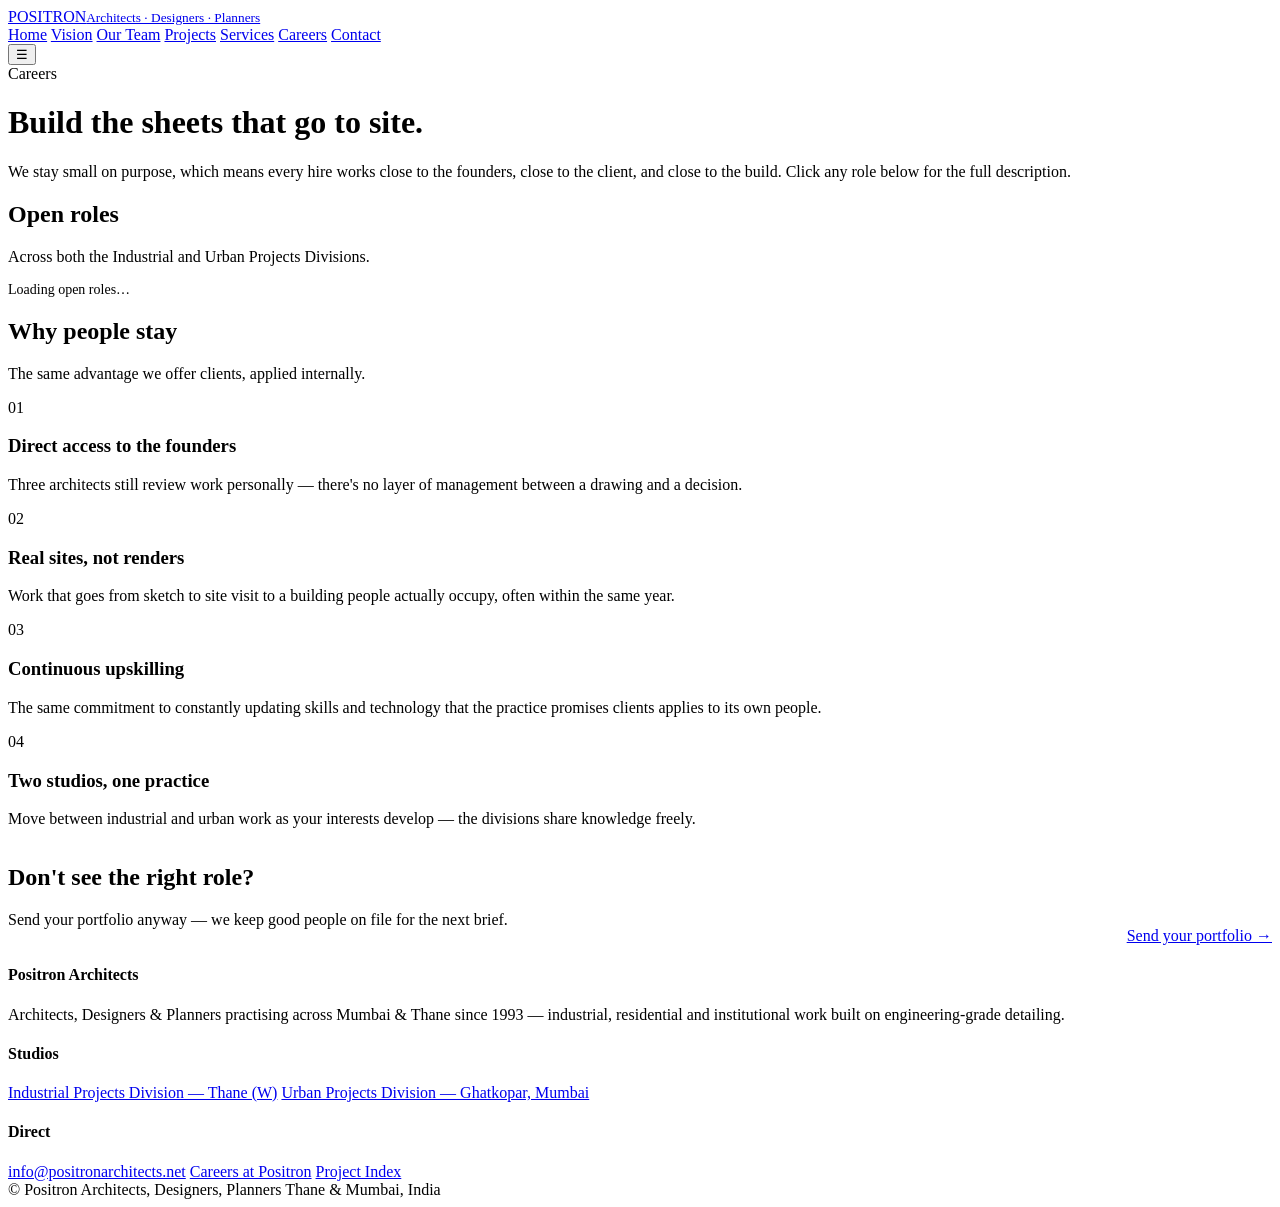
==== careers.html @ 0603a0a4 "Add files via upload" ====
<!DOCTYPE html>
<html lang="en">
<head>
<meta charset="UTF-8">
<meta name="viewport" content="width=device-width, initial-scale=1.0">
<title>Careers — Positron Architects</title>
<meta name="description" content="Open roles at Positron Architects — architects, draughtspersons and site engineers across our Thane and Ghatkopar studios.">
<link rel="preconnect" href="https://fonts.googleapis.com">
<link href="https://fonts.googleapis.com/css2?family=Poppins:wght@500;600;700&family=Inter:wght@400;500;600&family=IBM+Plex+Mono:wght@400;500&display=swap" rel="stylesheet">
<link rel="stylesheet" href="assets/css/style.css">
</head>
<body>

<header class="site">
  <div class="wrap nav">
    <a href="index.html" class="brand">
      <span class="mark" aria-hidden="true"></span>
      <span class="word">POSITRON<small>Architects · Designers · Planners</small></span>
    </a>
    <nav class="links" id="navlinks">
      <a href="index.html">Home</a>
      <a href="vision.html">Vision</a>
      <a href="team.html">Our Team</a>
      <a href="projects.html">Projects</a>
      <a href="services.html">Services</a>
      <a href="careers.html" class="active">Careers</a>
      <a href="contact.html">Contact</a>
    </nav>
    <button class="nav-toggle" aria-label="Toggle navigation" aria-expanded="false">☰</button>
  </div>
</header>

<div class="page-head">
  <div class="wrap">
    <div class="eyebrow">Careers</div>
    <h1>Build the sheets that go to site.</h1>
    <p class="lede">We stay small on purpose, which means every hire works close to the founders, close to the client, and close to the build. Click any role below for the full description.</p>
  </div>
</div>

<section>
  <div class="wrap">
    <div class="section-head">
      <h2>Open roles</h2>
      <p class="desc">Across both the Industrial and Urban Projects Divisions.</p>
    </div>

    <div id="jobs-container" class="job-grid">
      <p style="color:var(--charcoal);font-size:14px;">Loading open roles…</p>
    </div>
  </div>
</section>

<section style="border-top:1px solid var(--line);background:var(--concrete);">
  <div class="wrap">
    <div class="section-head">
      <h2>Why people stay</h2>
      <p class="desc">The same advantage we offer clients, applied internally.</p>
    </div>
    <div class="svc-grid">
      <div class="svc"><span class="sheet-no">01</span><h3>Direct access to the founders</h3><p>Three architects still review work personally — there's no layer of management between a drawing and a decision.</p></div>
      <div class="svc"><span class="sheet-no">02</span><h3>Real sites, not renders</h3><p>Work that goes from sketch to site visit to a building people actually occupy, often within the same year.</p></div>
      <div class="svc"><span class="sheet-no">03</span><h3>Continuous upskilling</h3><p>The same commitment to constantly updating skills and technology that the practice promises clients applies to its own people.</p></div>
      <div class="svc"><span class="sheet-no">04</span><h3>Two studios, one practice</h3><p>Move between industrial and urban work as your interests develop — the divisions share knowledge freely.</p></div>
    </div>
  </div>
</section>

<section class="cta-band">
  <div class="wrap" style="display:flex;justify-content:space-between;align-items:flex-end;gap:30px;flex-wrap:wrap;">
    <div>
      <h2>Don't see the right role?</h2>
      <p>Send your portfolio anyway — we keep good people on file for the next brief.</p>
    </div>
    <a href="contact.html?role=general" class="btn solid">Send your portfolio →</a>
  </div>
</section>

<footer class="site">
  <div class="wrap">
    <div class="foot-grid">
      <div>
        <h4>Positron Architects</h4>
        <p>Architects, Designers &amp; Planners practising across Mumbai &amp; Thane since 1993 — industrial, residential and institutional work built on engineering-grade detailing.</p>
      </div>
      <div>
        <h4>Studios</h4>
        <a href="contact.html">Industrial Projects Division — Thane (W)</a>
        <a href="contact.html">Urban Projects Division — Ghatkopar, Mumbai</a>
      </div>
      <div>
        <h4>Direct</h4>
        <a href="mailto:info@positronarchitects.net">info@positronarchitects.net</a>
        <a href="careers.html">Careers at Positron</a>
        <a href="projects.html">Project Index</a>
      </div>
    </div>
    <div class="foot-bottom">
      <span>© Positron Architects, Designers, Planners</span>
      <span>Thane &amp; Mumbai, India</span>
    </div>
  </div>
</footer>
<script src="assets/js/main.js"></script>
<script src="assets/js/careers.js"></script>
</body>
</html>
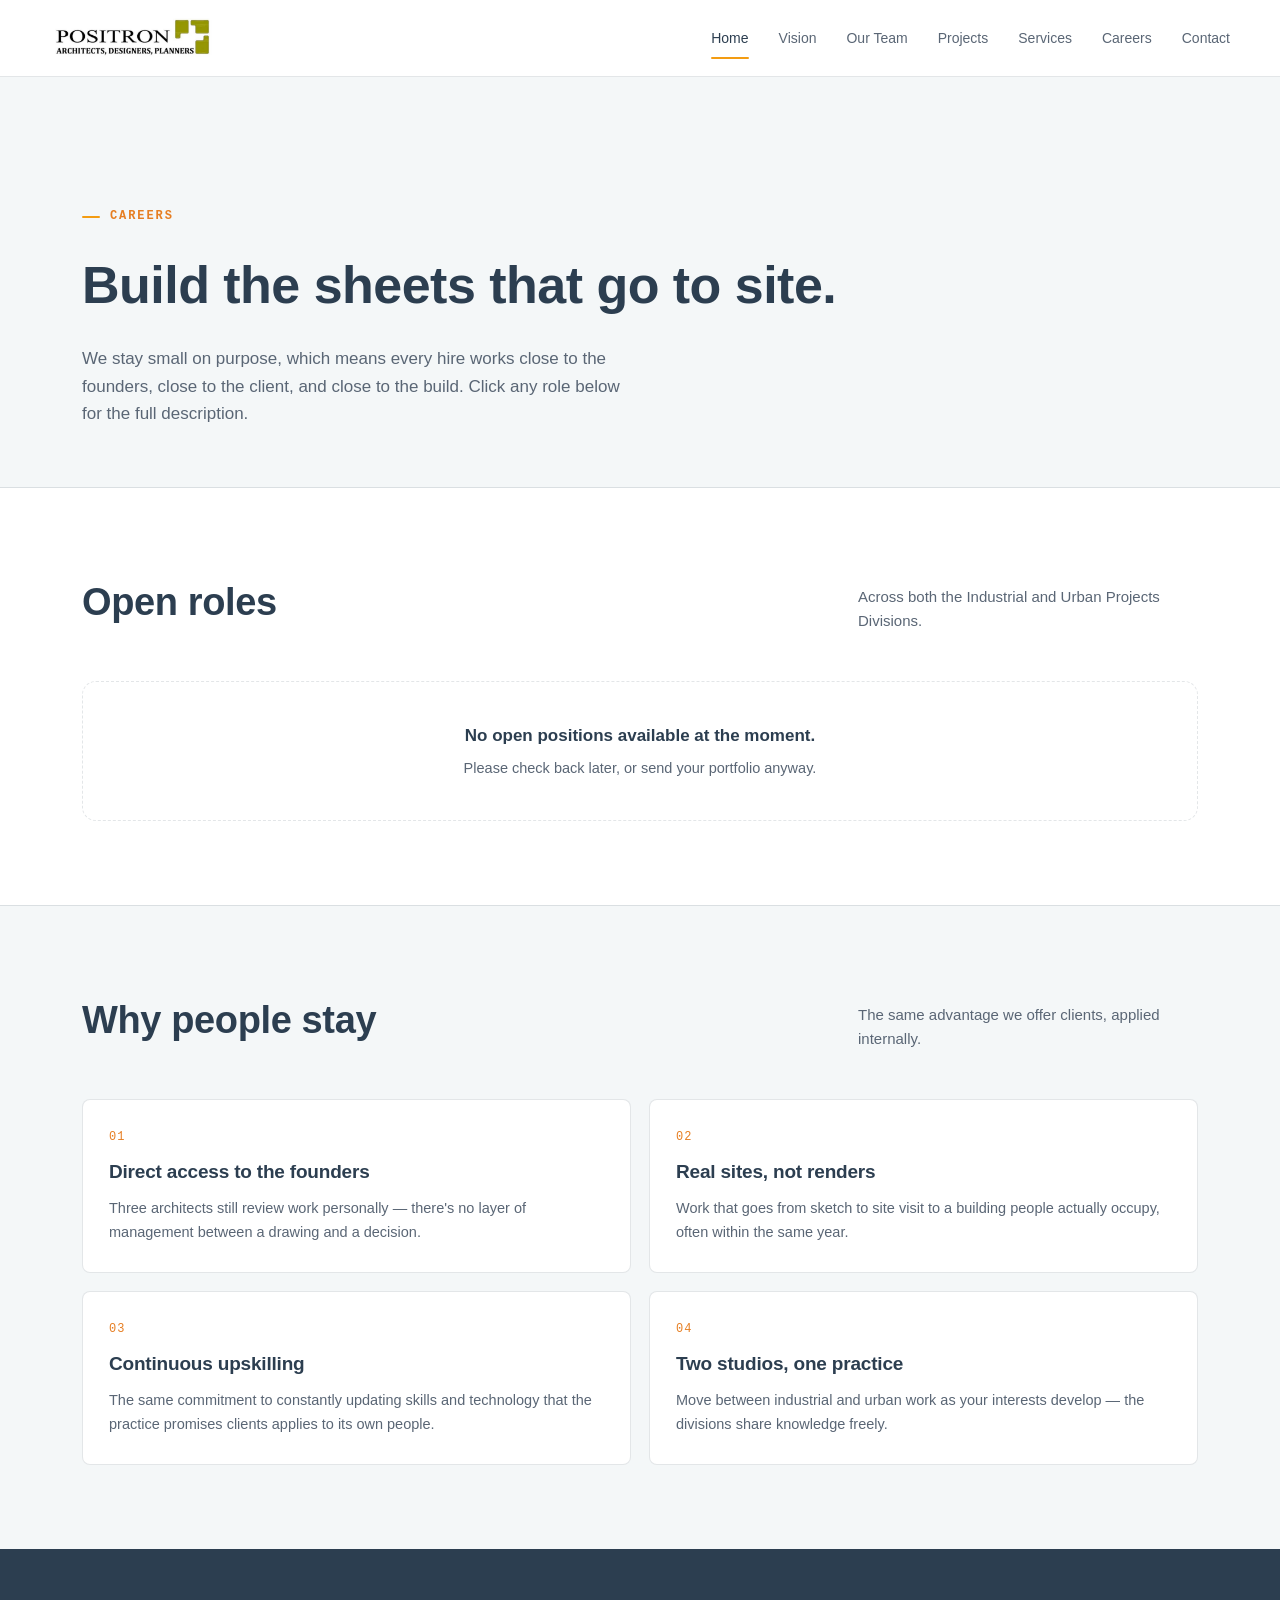
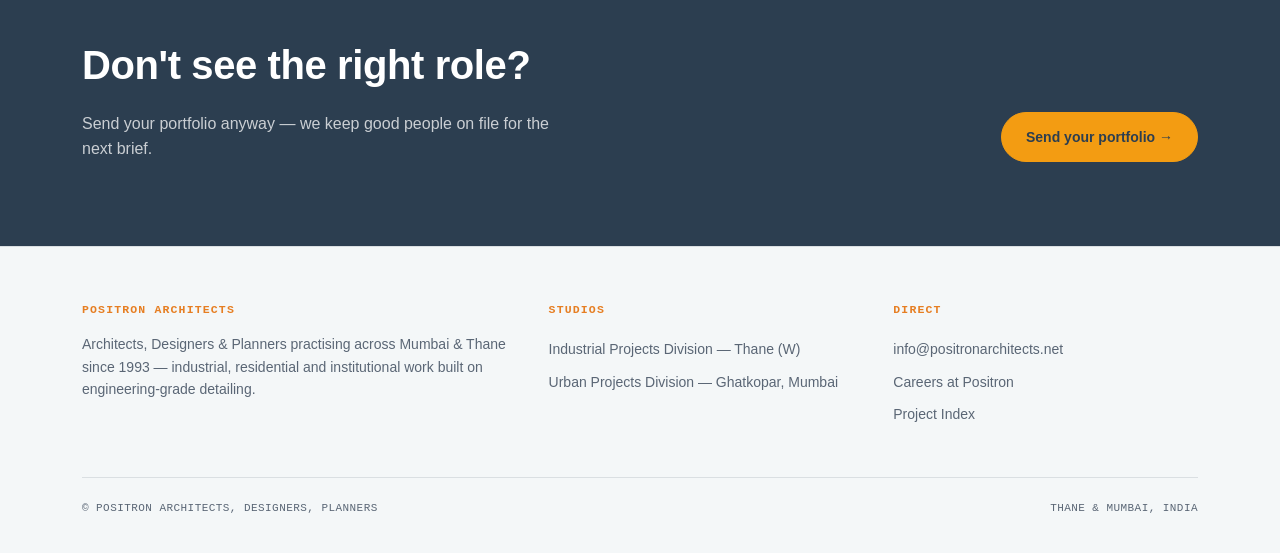
==== commit a6f0c922: "Update careers.html" ====
--- a/careers.html
+++ b/careers.html
@@ -14,16 +14,15 @@
 <header class="site">
   <div class="wrap nav">
     <a href="index.html" class="brand">
-      <span class="mark" aria-hidden="true"></span>
-      <span class="word">POSITRON<small>Architects · Designers · Planners</small></span>
+      <img src="assets/photos/header.png" alt="Positron Architects, Designers, Planners" class="logo">
     </a>
     <nav class="links" id="navlinks">
-      <a href="index.html">Home</a>
+      <a href="index.html" class="active">Home</a>
       <a href="vision.html">Vision</a>
       <a href="team.html">Our Team</a>
       <a href="projects.html">Projects</a>
       <a href="services.html">Services</a>
-      <a href="careers.html" class="active">Careers</a>
+      <a href="careers.html">Careers</a>
       <a href="contact.html">Contact</a>
     </nav>
     <button class="nav-toggle" aria-label="Toggle navigation" aria-expanded="false">☰</button>
--- a/assets/css/style.css
+++ b/assets/css/style.css
@@ -0,0 +1,375 @@
+/* ===========================================================
+   POSITRON ARCHITECTS — design tokens (v2)
+   Palette: deep navy / clean white / gold & tan accents
+   =========================================================== */
+:root{
+  --navy:       #2C3E50;
+  --navy-dim:   #233141;
+  --tan:        #E67E22;
+  --soft:       #D1E8E2;
+  --gold:       #F39C12;
+  --white:      #FFFFFF;
+
+  --ink:        #20293A;
+  --charcoal:   #5A6675;
+  --paper:      #FFFFFF;
+  --concrete:   #F4F7F8;
+  --stone:      #B9C2C9;
+  --terracotta: var(--gold);
+  --terracotta-dim: #d6890c;
+  --olive:      var(--tan);
+  --line:       rgba(44,62,80,0.13);
+  --line-soft:  rgba(44,62,80,0.07);
+
+  --display: "Poppins", "Inter", -apple-system, sans-serif;
+  --body: "Inter", -apple-system, BlinkMacSystemFont, "Segoe UI", sans-serif;
+  --mono: "IBM Plex Mono", "Courier New", monospace;
+
+  --maxw: 1180px;
+  --radius: 14px;
+  --radius-sm: 8px;
+  --shadow-sm: 0 2px 10px rgba(44,62,80,0.06);
+  --shadow-md: 0 14px 36px rgba(44,62,80,0.14);
+}
+
+*{box-sizing:border-box;}
+html{scroll-behavior:smooth;}
+body{
+  margin:0;
+  background:var(--paper);
+  color:var(--ink);
+  font-family:var(--body);
+  font-size:16px;
+  line-height:1.6;
+  -webkit-font-smoothing:antialiased;
+}
+img{max-width:100%;display:block;}
+a{color:inherit;text-decoration:none;}
+h1,h2,h3,h4{font-family:var(--display);font-weight:600;margin:0;letter-spacing:-0.01em;}
+p{margin:0;}
+::selection{background:var(--gold);color:var(--navy);}
+:focus-visible{outline:2px solid var(--gold);outline-offset:3px;}
+
+.wrap{max-width:var(--maxw);margin:0 auto;padding:0 32px;}
+@media (max-width:640px){.wrap{padding:0 20px;}}
+
+.sheet-no{
+  font-family:var(--mono);
+  font-size:12px;
+  letter-spacing:.08em;
+  color:var(--tan);
+}
+
+/* ---------- Header / nav ---------- */
+header.site{
+  position:sticky;top:0;z-index:50;
+  background:rgba(255,255,255,0.9);
+  backdrop-filter:blur(8px);
+  border-bottom:1px solid var(--line);
+}
+.nav{
+  display:flex;align-items:center;justify-content:space-between;
+  padding:18px 0;
+}
+.brand{display:flex;align-items:center;gap:10px;}
+.brand img.logo{height:40px;width:auto;display:block;}
+.brand .mark{
+  width:28px;height:28px;flex-shrink:0;border-radius:7px;
+  background:linear-gradient(135deg,var(--navy) 50%, var(--gold) 50%);
+}
+.brand .word{font-family:var(--display);font-weight:600;font-size:19px;letter-spacing:.01em;color:var(--navy);}
+.brand .word small{display:block;font-family:var(--mono);font-size:9.5px;letter-spacing:.14em;color:var(--charcoal);text-transform:uppercase;font-weight:400;margin-top:1px;}
+
+nav.links{display:flex;gap:30px;font-size:14px;}
+nav.links a{
+  position:relative;padding:4px 0;color:var(--charcoal);font-weight:500;
+  transition:color .15s ease;
+}
+nav.links a:hover{color:var(--navy);}
+nav.links a.active{color:var(--navy);}
+nav.links a.active::after{
+  content:"";position:absolute;left:0;right:0;bottom:-6px;height:2px;background:var(--gold);border-radius:2px;
+}
+.nav-toggle{display:none;background:none;border:0;cursor:pointer;color:var(--navy);font-size:22px;line-height:1;padding:4px;z-index:60;}
+@media (max-width:780px){
+  nav.links{
+    position:fixed;top:var(--header-h, 72px);left:0;right:0;bottom:0;background:var(--paper);
+    flex-direction:column;gap:0;padding:8px 24px;
+    transform:translateY(-12px);opacity:0;visibility:hidden;
+    transition:transform .22s ease, opacity .22s ease, visibility .22s ease;
+    border-top:1px solid var(--line);z-index:55;
+    overflow-y:auto;
+  }
+  nav.links.open{transform:translateY(0);opacity:1;visibility:visible;}
+  nav.links a{padding:16px 0;border-bottom:1px solid var(--line-soft);font-size:16px;}
+  .nav-toggle{display:block;}
+}
+body.nav-locked{overflow:hidden;}
+
+/* ---------- Buttons ---------- */
+.btn{
+  display:inline-flex;align-items:center;gap:8px;
+  font-family:var(--body);font-weight:600;font-size:14px;
+  padding:13px 24px;border:1.5px solid var(--navy);color:var(--navy);
+  border-radius:999px;
+  transition:all .18s ease;white-space:nowrap;
+}
+.btn:hover{background:var(--navy);color:var(--white);}
+.btn.solid{background:var(--gold);border-color:var(--gold);color:var(--navy);}
+.btn.solid:hover{background:var(--tan);border-color:var(--tan);color:var(--white);}
+.btn.ghost{border-color:var(--stone);color:var(--charcoal);background:transparent;}
+.btn.ghost:hover{border-color:var(--navy);background:transparent;color:var(--navy);}
+
+/* ---------- Eyebrow / labels ---------- */
+.eyebrow{
+  font-family:var(--mono);font-size:12px;letter-spacing:.16em;text-transform:uppercase;
+  color:var(--tan);margin-bottom:14px;display:flex;align-items:center;gap:10px;font-weight:600;
+}
+.eyebrow::before{content:"";width:18px;height:2px;background:var(--gold);border-radius:2px;}
+
+/* ---------- Hero ---------- */
+.hero{
+  position:relative;padding:140px 0 90px;overflow:hidden;
+  background:linear-gradient(180deg, var(--concrete) 0%, var(--paper) 100%);
+}
+.hero-inner{position:relative;z-index:1;}
+.hero h1{
+  font-size:clamp(38px,5.6vw,68px);
+  line-height:1.08;max-width:880px;color:var(--navy);
+}
+.hero h1 em{font-style:normal;color:var(--gold);}
+.hero p.lede{
+  margin-top:26px;max-width:560px;font-size:18px;color:var(--charcoal);
+}
+.hero .cta-row{margin-top:38px;display:flex;gap:14px;flex-wrap:wrap;}
+
+.coords{
+  position:absolute;right:32px;top:140px;z-index:1;
+  font-family:var(--mono);font-size:11.5px;color:var(--stone);text-align:right;
+  line-height:1.9;display:none;
+}
+@media (min-width:900px){.coords{display:block;}}
+
+/* ---------- Stat strip ---------- */
+.stats{
+  border-top:1px solid var(--line);border-bottom:1px solid var(--line);
+  background:var(--navy);
+}
+.stats .wrap{display:grid;grid-template-columns:repeat(4,1fr);}
+@media (max-width:780px){.stats .wrap{grid-template-columns:repeat(2,1fr);}}
+.stat{
+  padding:36px 24px;border-left:1px solid rgba(255,255,255,0.12);
+}
+.stat:first-child{border-left:none;}
+@media (max-width:780px){.stat:nth-child(odd){border-left:none;}.stat{border-top:1px solid rgba(255,255,255,0.12);}.stat:nth-child(-n+2){border-top:none;}}
+.stat .num{font-family:var(--display);font-size:38px;color:var(--gold);font-weight:700;}
+.stat .lbl{font-family:var(--mono);font-size:11.5px;letter-spacing:.08em;text-transform:uppercase;color:rgba(255,255,255,0.78);margin-top:6px;}
+
+/* ---------- Generic section ---------- */
+section{padding:84px 0;}
+section.tight{padding:60px 0;}
+.section-head{display:flex;justify-content:space-between;align-items:flex-end;gap:24px;margin-bottom:48px;flex-wrap:wrap;}
+.section-head h2{font-size:clamp(26px,3.4vw,38px);max-width:620px;color:var(--navy);}
+.section-head .desc{max-width:340px;color:var(--charcoal);font-size:15px;}
+
+hr.rule{border:none;border-top:1px solid var(--line);margin:0;}
+
+/* ---------- Card grids (Projects / Careers) ---------- */
+.sheet-grid{display:grid;grid-template-columns:repeat(3,1fr);gap:24px;}
+@media (max-width:900px){.sheet-grid{grid-template-columns:repeat(2,1fr);}}
+@media (max-width:560px){.sheet-grid{grid-template-columns:1fr;}}
+
+.sheet{
+  background:var(--paper);border:1px solid var(--line);border-radius:var(--radius);
+  overflow:hidden;cursor:pointer;
+  display:flex;flex-direction:column;
+  box-shadow:var(--shadow-sm);
+  transition:transform .22s ease, box-shadow .22s ease, border-color .22s ease;
+}
+.sheet:hover{
+  transform:translateY(-6px);
+  box-shadow:var(--shadow-md);
+  border-color:var(--gold);
+}
+.sheet .thumb{
+  aspect-ratio:4/3;background:linear-gradient(135deg,var(--concrete),var(--soft));
+  position:relative;overflow:hidden;
+}
+.sheet .thumb img{width:100%;height:100%;object-fit:cover;transition:transform .35s ease;}
+.sheet:hover .thumb img{transform:scale(1.06);}
+.sheet .thumb .ph-icon{
+  position:absolute;inset:0;display:flex;align-items:center;justify-content:center;
+  color:var(--stone);font-size:13px;font-family:var(--mono);letter-spacing:.05em;text-transform:uppercase;
+}
+.sheet .body{padding:20px 22px 22px;display:flex;flex-direction:column;gap:8px;flex:1;}
+.sheet .top-row{display:flex;justify-content:space-between;align-items:baseline;gap:10px;}
+.sheet .name{font-family:var(--display);font-size:18px;color:var(--navy);font-weight:600;}
+.sheet .loc{font-size:13px;color:var(--charcoal);}
+.sheet .meta{
+  margin-top:auto;padding-top:14px;border-top:1px solid var(--line-soft);
+  display:flex;justify-content:space-between;font-family:var(--mono);font-size:11px;color:var(--charcoal);text-transform:uppercase;letter-spacing:.04em;
+}
+.sheet .tag{
+  font-family:var(--body);font-size:11px;font-weight:600;letter-spacing:.03em;text-transform:uppercase;
+  color:var(--tan);background:rgba(230,126,34,0.1);padding:4px 10px;border-radius:999px;white-space:nowrap;
+}
+.sheet .view-more{
+  margin-top:10px;font-size:13px;font-weight:600;color:var(--navy);display:flex;align-items:center;gap:6px;
+}
+.sheet .view-more .arrow{transition:transform .2s ease;}
+.sheet:hover .view-more .arrow{transform:translateX(4px);}
+
+/* ---------- Team cards ---------- */
+.team-grid{display:grid;grid-template-columns:repeat(3,1fr);gap:24px;}
+@media (max-width:900px){.team-grid{grid-template-columns:1fr;max-width:420px;margin:0 auto;}}
+.member-card{
+  background:var(--paper);border:1px solid var(--line);border-radius:var(--radius);
+  overflow:hidden;cursor:pointer;box-shadow:var(--shadow-sm);
+  transition:transform .22s ease, box-shadow .22s ease, border-color .22s ease;
+}
+.member-card:hover{transform:translateY(-6px);box-shadow:var(--shadow-md);border-color:var(--gold);}
+.member-card .photo{
+  aspect-ratio:1/1;background:linear-gradient(135deg,var(--navy),var(--navy-dim));
+  position:relative;overflow:hidden;
+}
+.member-card .photo img{width:100%;height:100%;object-fit:cover;}
+.member-card .photo .ph-icon{
+  position:absolute;inset:0;display:flex;align-items:center;justify-content:center;
+  color:rgba(255,255,255,0.45);font-size:13px;font-family:var(--mono);letter-spacing:.05em;text-transform:uppercase;text-align:center;padding:20px;
+}
+.member-card .body{padding:24px 26px 26px;}
+.member-card .role{font-family:var(--mono);font-size:11px;letter-spacing:.08em;text-transform:uppercase;color:var(--tan);font-weight:600;}
+.member-card h3{margin-top:10px;font-size:22px;color:var(--navy);}
+.member-card .yrs{font-family:var(--mono);font-size:12px;color:var(--charcoal);margin-top:6px;display:block;}
+.member-card .view-more{margin-top:16px;font-size:13px;font-weight:600;color:var(--navy);display:flex;align-items:center;gap:6px;}
+.member-card .view-more .arrow{transition:transform .2s ease;}
+.member-card:hover .view-more .arrow{transform:translateX(4px);}
+
+/* ---------- Mission list ---------- */
+.mission-list{display:flex;flex-direction:column;}
+.mission-item{
+  display:grid;grid-template-columns:64px 1fr;gap:24px;padding:30px 0;border-top:1px solid var(--line);
+}
+.mission-item:first-child{border-top:1px solid var(--line);}
+.mission-item .n{font-family:var(--mono);font-size:13px;color:var(--gold);padding-top:4px;font-weight:700;}
+.mission-item h3{font-size:21px;max-width:560px;color:var(--navy);}
+.mission-item p{margin-top:8px;color:var(--charcoal);font-size:15px;max-width:620px;}
+
+/* ---------- Services ---------- */
+.svc-grid{display:grid;grid-template-columns:repeat(2,1fr);gap:18px;}
+@media (max-width:700px){.svc-grid{grid-template-columns:1fr;}}
+.svc{background:var(--paper);padding:28px 26px;border:1px solid var(--line);border-radius:var(--radius-sm);transition:border-color .2s ease, box-shadow .2s ease;}
+.svc:hover{border-color:var(--gold);box-shadow:var(--shadow-sm);}
+.svc .sheet-no{display:block;margin-bottom:10px;}
+.svc h3{font-size:19px;color:var(--navy);}
+.svc p{margin-top:10px;color:var(--charcoal);font-size:14.5px;}
+
+/* ---------- CTA band ---------- */
+.cta-band{
+  background:var(--navy);color:var(--white);
+}
+.cta-band h2{color:var(--white);font-size:clamp(24px,3.6vw,40px);max-width:680px;}
+.cta-band p{color:rgba(255,255,255,0.75);margin-top:14px;max-width:480px;}
+.cta-band .btn{border-color:rgba(255,255,255,0.4);color:var(--white);}
+.cta-band .btn:hover{background:var(--white);color:var(--navy);border-color:var(--white);}
+.cta-band .btn.solid{background:var(--gold);border-color:var(--gold);color:var(--navy);}
+.cta-band .btn.solid:hover{background:var(--white);color:var(--navy);}
+
+/* ---------- Footer ---------- */
+footer.site{border-top:1px solid var(--line);padding:54px 0 36px;background:var(--concrete);}
+.foot-grid{display:grid;grid-template-columns:1.4fr 1fr 1fr;gap:40px;}
+@media (max-width:780px){.foot-grid{grid-template-columns:1fr;gap:32px;}}
+.foot-grid h4{font-family:var(--mono);font-size:11.5px;letter-spacing:.1em;text-transform:uppercase;color:var(--tan);margin-bottom:14px;font-weight:600;}
+.foot-grid p, .foot-grid a{font-size:14px;color:var(--charcoal);display:block;}
+.foot-grid a{padding:5px 0;}
+.foot-grid a:hover{color:var(--navy);}
+.foot-bottom{
+  margin-top:46px;padding-top:22px;border-top:1px solid var(--line);
+  display:flex;justify-content:space-between;font-family:var(--mono);font-size:11px;color:var(--charcoal);text-transform:uppercase;letter-spacing:.04em;flex-wrap:wrap;gap:10px;
+}
+
+/* ---------- Page header (non-home) ---------- */
+.page-head{
+  padding:130px 0 60px;border-bottom:1px solid var(--line);
+  background:var(--concrete);
+}
+.page-head .eyebrow{margin-bottom:18px;}
+.page-head h1{font-size:clamp(32px,4.8vw,52px);max-width:760px;color:var(--navy);}
+.page-head p.lede{margin-top:18px;max-width:560px;font-size:17px;color:var(--charcoal);}
+
+/* ---------- Forms ---------- */
+.form-grid{display:grid;grid-template-columns:1fr 1fr;gap:20px;}
+@media (max-width:640px){.form-grid{grid-template-columns:1fr;}}
+.field{display:flex;flex-direction:column;gap:8px;}
+.field.full{grid-column:1/-1;}
+.field label{font-family:var(--body);font-size:12.5px;font-weight:600;letter-spacing:.02em;text-transform:uppercase;color:var(--charcoal);}
+.field input, .field select, .field textarea{
+  background:var(--paper);border:1.5px solid var(--line);border-radius:var(--radius-sm);
+  padding:12px 14px;font-family:var(--body);font-size:15px;color:var(--ink);
+}
+.field input:focus, .field select:focus, .field textarea:focus{border-color:var(--gold);outline:none;}
+.field textarea{resize:vertical;min-height:100px;}
+
+/* ---------- Job cards (Careers) ---------- */
+.job-grid{display:grid;grid-template-columns:1fr;gap:16px;}
+.job{
+  border:1px solid var(--line);border-radius:var(--radius);padding:26px 28px;
+  display:grid;grid-template-columns:1fr auto auto;gap:18px;align-items:center;
+  cursor:pointer;background:var(--paper);box-shadow:var(--shadow-sm);
+  transition:transform .2s ease, box-shadow .2s ease, border-color .2s ease;
+}
+.job:hover{transform:translateY(-4px);box-shadow:var(--shadow-md);border-color:var(--gold);}
+.job h3{font-size:19px;color:var(--navy);}
+.job .loc-tag{font-family:var(--mono);font-size:11.5px;color:var(--charcoal);margin-top:6px;}
+.job .dept{font-family:var(--body);font-size:11px;font-weight:600;letter-spacing:.04em;text-transform:uppercase;color:var(--tan);background:rgba(230,126,34,0.1);padding:6px 14px;border-radius:999px;}
+@media (max-width:640px){.job{grid-template-columns:1fr;gap:10px;}}
+
+/* ---------- Modal (detail overlay for projects / team / careers) ---------- */
+.modal-overlay{
+  position:fixed;inset:0;background:rgba(32,41,58,0.55);
+  display:flex;align-items:center;justify-content:center;padding:24px;
+  z-index:200;opacity:0;visibility:hidden;transition:opacity .2s ease, visibility .2s ease;
+}
+.modal-overlay.open{opacity:1;visibility:visible;}
+.modal-card{
+  background:var(--paper);border-radius:var(--radius);max-width:720px;width:100%;
+  max-height:88vh;overflow-y:auto;position:relative;
+  transform:translateY(16px) scale(.98);transition:transform .22s ease;
+  box-shadow:0 30px 70px rgba(32,41,58,0.35);
+}
+.modal-overlay.open .modal-card{transform:translateY(0) scale(1);}
+.modal-close{
+  position:absolute;top:16px;right:16px;width:36px;height:36px;border-radius:999px;
+  background:rgba(255,255,255,0.9);border:1px solid var(--line);display:flex;align-items:center;justify-content:center;
+  cursor:pointer;font-size:18px;color:var(--navy);z-index:2;
+}
+.modal-close:hover{background:var(--gold);color:var(--navy);border-color:var(--gold);}
+.modal-media{aspect-ratio:16/9;background:linear-gradient(135deg,var(--concrete),var(--soft));overflow:hidden;position:relative;}
+.modal-media.is-team{aspect-ratio:1/1;max-width:220px;border-radius:50%;margin:36px auto 0;}
+.modal-media img{width:100%;height:100%;object-fit:cover;}
+.modal-media .ph-icon{
+  position:absolute;inset:0;display:flex;align-items:center;justify-content:center;
+  color:var(--stone);font-size:13px;font-family:var(--mono);letter-spacing:.05em;text-transform:uppercase;
+}
+.modal-body{padding:30px 32px 36px;}
+.modal-body.is-team{text-align:center;padding-top:18px;}
+.modal-body .sheet-no{display:block;margin-bottom:10px;}
+.modal-body h2{font-size:26px;color:var(--navy);}
+.modal-body .modal-loc{font-size:14px;color:var(--charcoal);margin-top:6px;}
+.modal-body .modal-meta-row{display:flex;gap:24px;margin-top:18px;padding:16px 0;border-top:1px solid var(--line);border-bottom:1px solid var(--line);flex-wrap:wrap;}
+.modal-body.is-team .modal-meta-row{justify-content:center;}
+.modal-meta-row .m{display:flex;flex-direction:column;gap:4px;}
+.modal-meta-row .m .k{font-family:var(--mono);font-size:10.5px;letter-spacing:.06em;text-transform:uppercase;color:var(--charcoal);}
+.modal-meta-row .m .v{font-size:15px;font-weight:600;color:var(--navy);}
+.modal-body .modal-desc{margin-top:20px;color:var(--charcoal);font-size:15px;line-height:1.65;text-align:left;}
+.modal-body ul.modal-list{margin:18px 0 0;padding-left:0;list-style:none;text-align:left;}
+.modal-body ul.modal-list li{padding:9px 0;border-top:1px solid var(--line-soft);font-size:14px;color:var(--charcoal);}
+.modal-body ul.modal-list li:first-child{border-top:none;}
+.modal-body .modal-cta{margin-top:26px;}
+body.modal-locked{overflow:hidden;}
+
+/* ---------- misc ---------- */
+.divider-note{font-family:var(--mono);font-size:12px;color:var(--charcoal);letter-spacing:.05em;text-transform:uppercase;}
+.lead-text{font-size:19px;color:var(--charcoal);max-width:720px;}
+.two-col{display:grid;grid-template-columns:1fr 1fr;gap:60px;}
+@media (max-width:780px){.two-col{grid-template-columns:1fr;gap:30px;}}
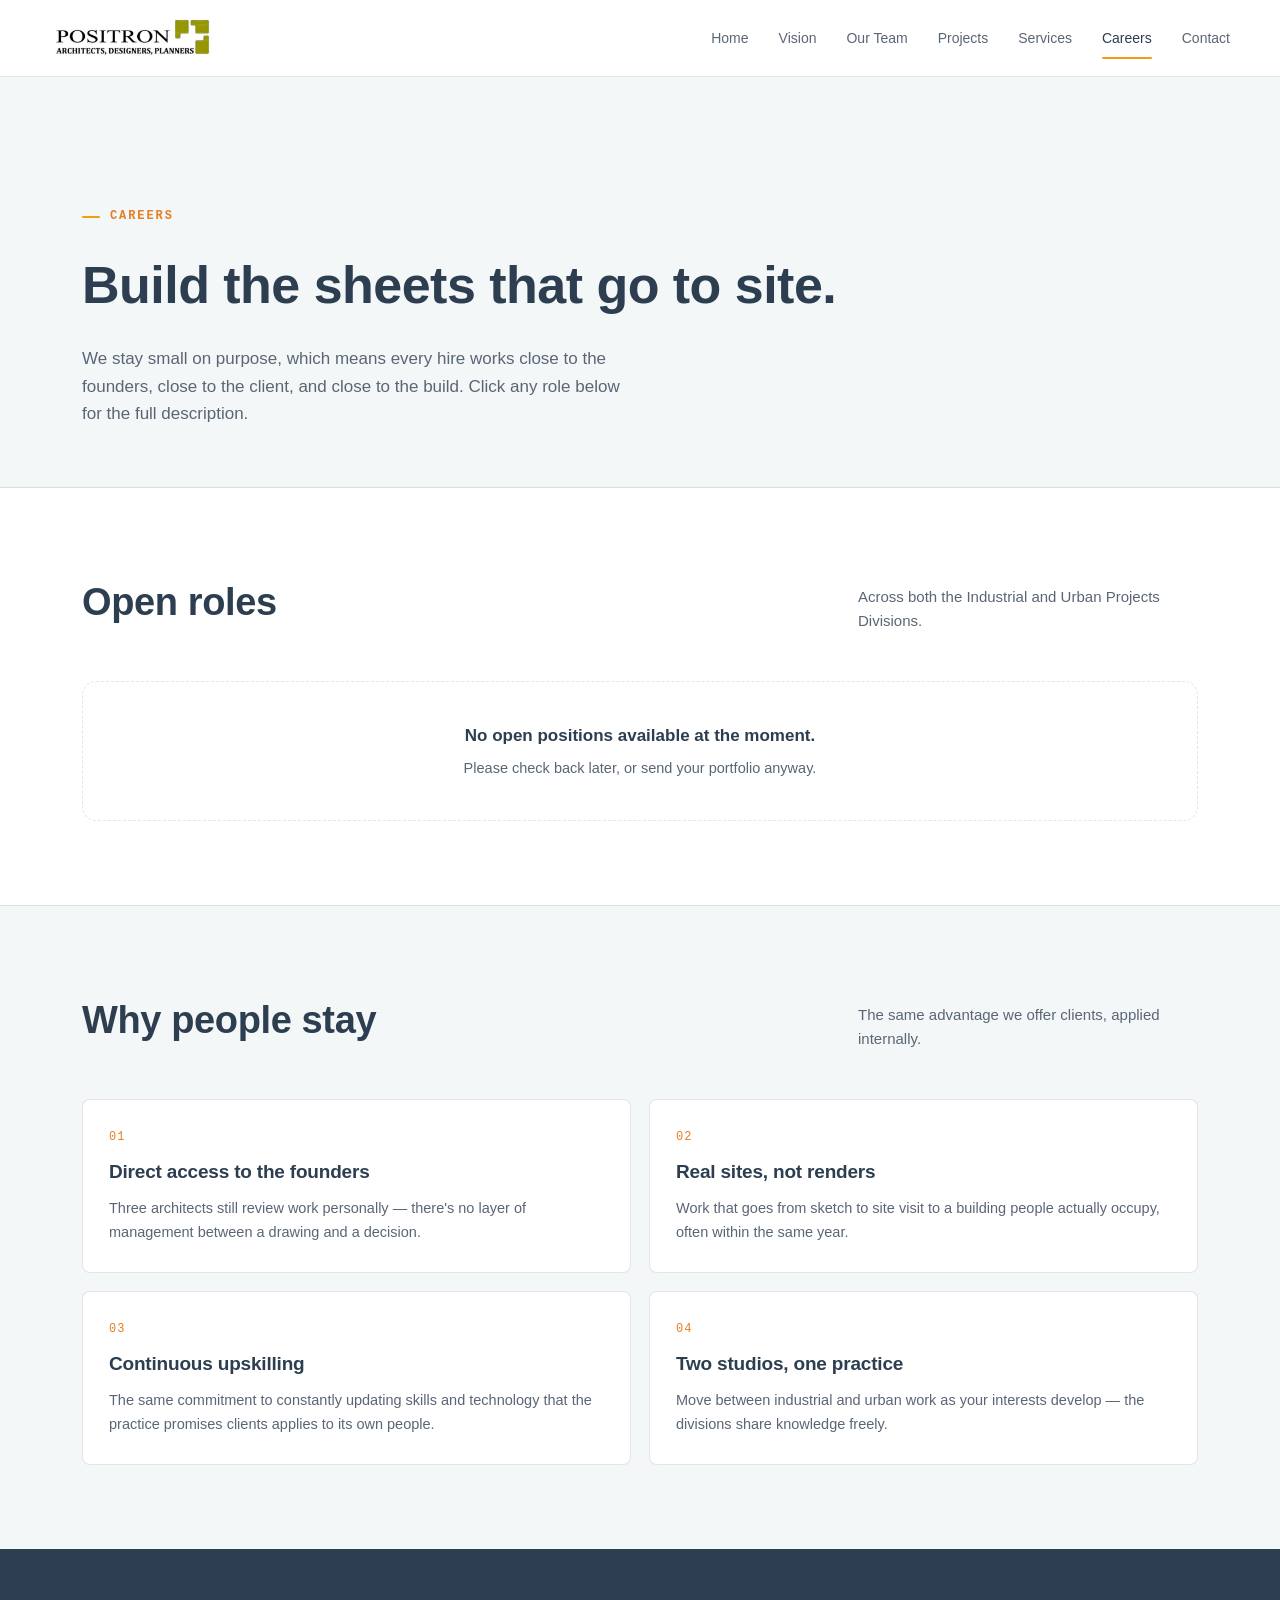
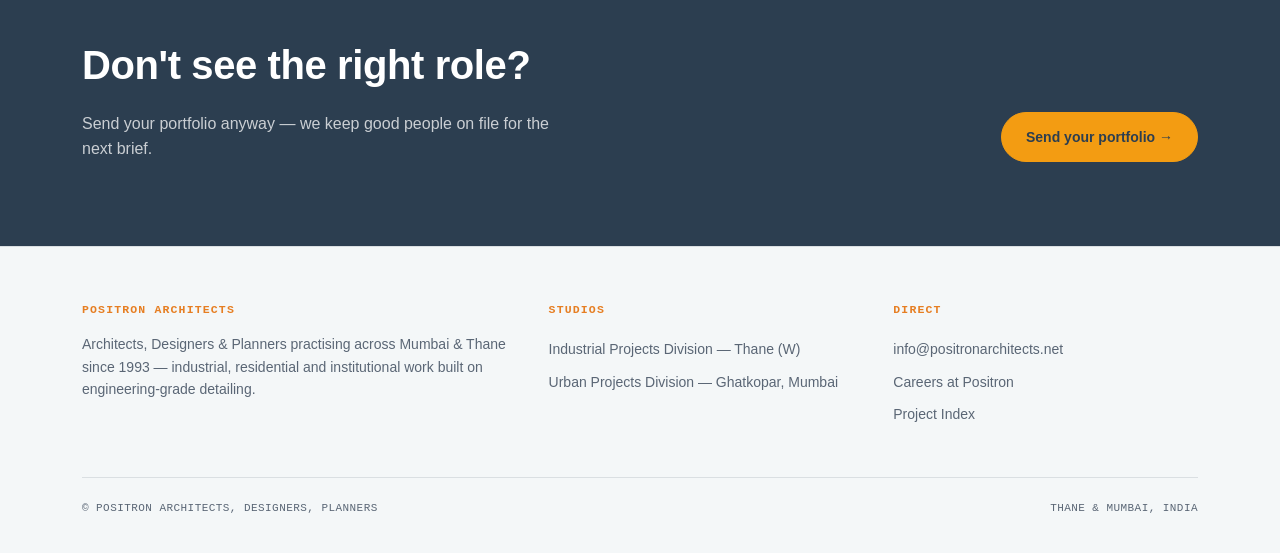
==== commit bc16d7a4: "Update careers.html" ====
--- a/careers.html
+++ b/careers.html
@@ -17,12 +17,12 @@
       <img src="assets/photos/header.png" alt="Positron Architects, Designers, Planners" class="logo">
     </a>
     <nav class="links" id="navlinks">
-      <a href="index.html" class="active">Home</a>
+      <a href="index.html" >Home</a>
       <a href="vision.html">Vision</a>
       <a href="team.html">Our Team</a>
       <a href="projects.html">Projects</a>
       <a href="services.html">Services</a>
-      <a href="careers.html">Careers</a>
+      <a href="careers.html" class="active">Careers</a>
       <a href="contact.html">Contact</a>
     </nav>
     <button class="nav-toggle" aria-label="Toggle navigation" aria-expanded="false">☰</button>
